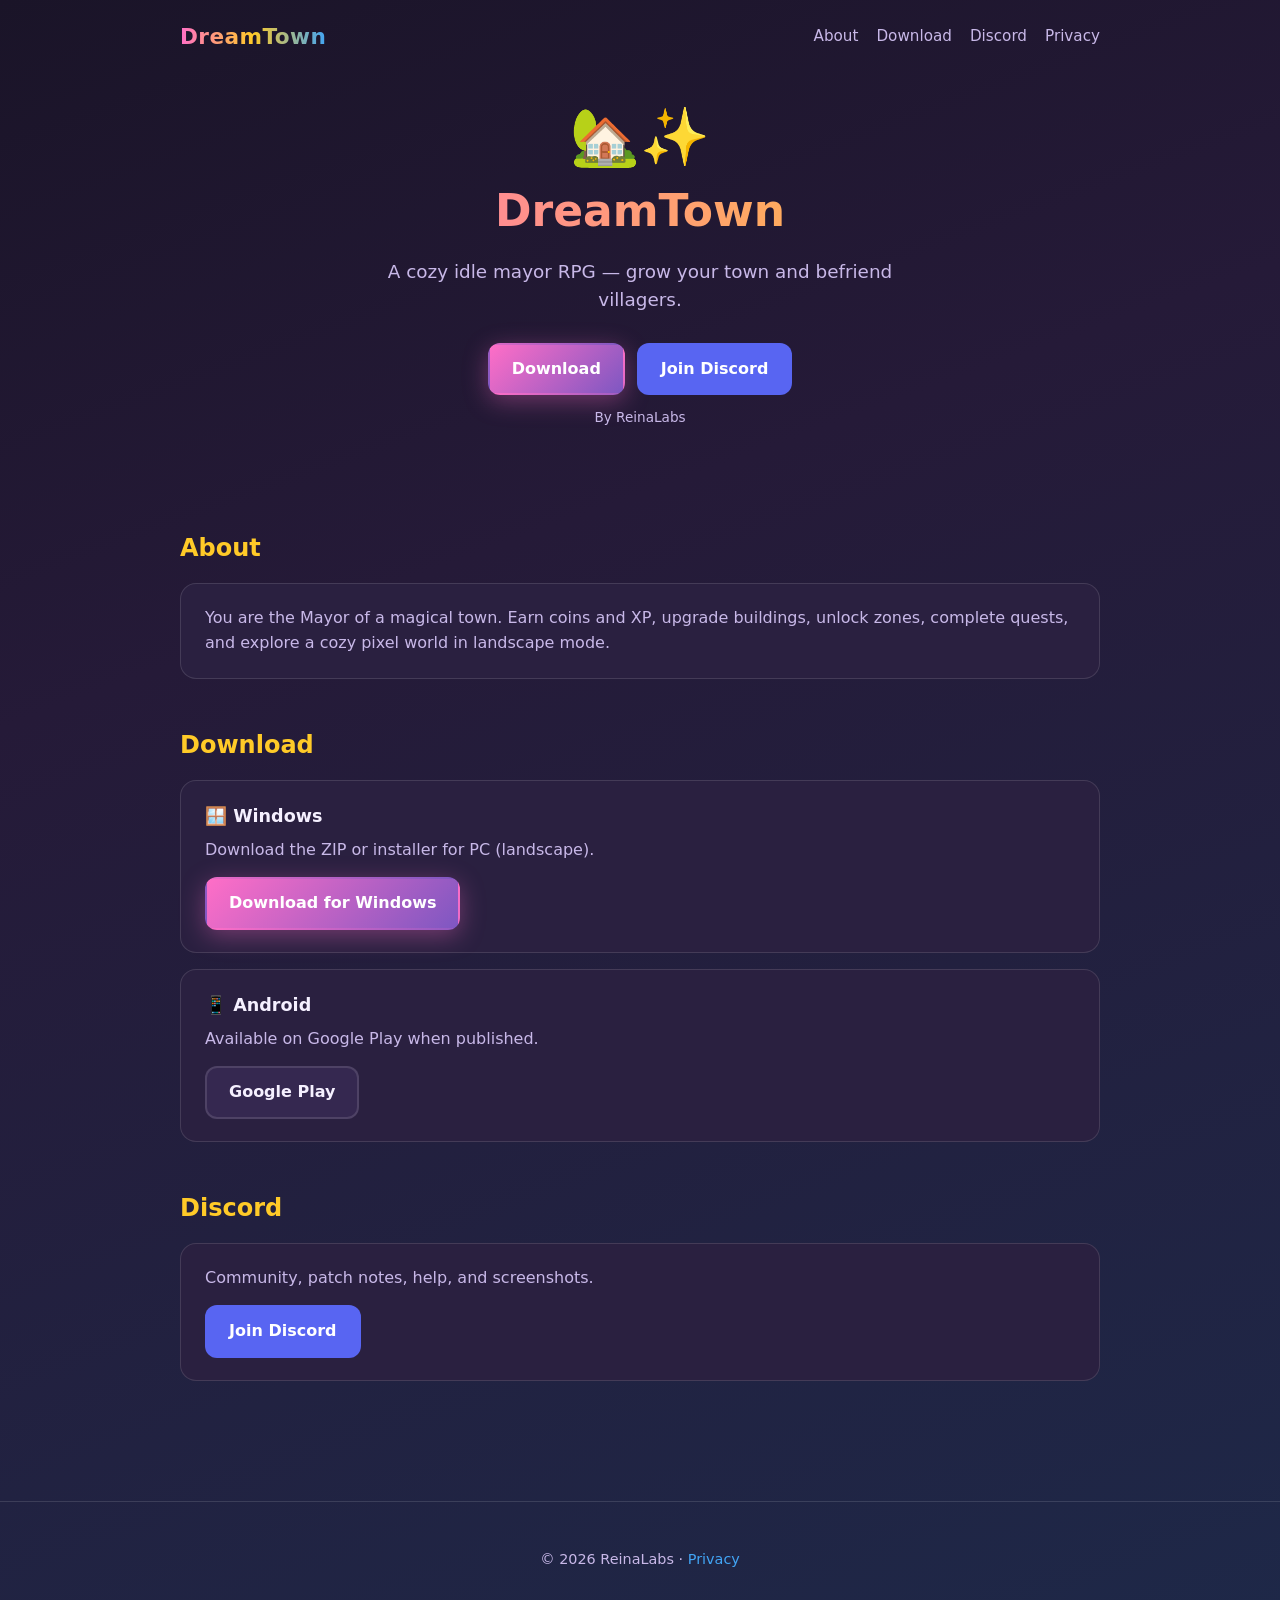
==== index.html @ 0d05a3f9 "DreamTown public site" ====
<!DOCTYPE html>
<html lang="en">
<head>
  <meta charset="utf-8">
  <meta name="viewport" content="width=device-width, initial-scale=1">
  <title>DreamTown — Cozy idle mayor RPG</title>
  <meta name="description" content="DreamTown — cozy idle mayor RPG for Windows and Android. Download and join our Discord.">
  <link rel="stylesheet" href="css/site.css">
  <script src="site-config.js"></script>
</head>
<body>
  <header class="site-header">
    <div class="logo">DreamTown</div>
    <nav class="nav">
      <a href="#about">About</a>
      <a href="#download">Download</a>
      <a href="#discord">Discord</a>
      <a href="privacy.html">Privacy</a>
    </nav>
  </header>

  <main class="wrap">
    <section class="hero">
      <div class="hero-emoji">🏡✨</div>
      <h1>DreamTown</h1>
      <p class="tagline">A cozy idle mayor RPG — grow your town and befriend villagers.</p>
      <div class="btn-row">
        <a class="btn btn-primary" id="btn-download-hero" href="#download">Download</a>
        <a class="btn btn-discord" id="btn-discord-hero" href="#" target="_blank" rel="noopener">Join Discord</a>
      </div>
      <p class="hint">By <span id="studio-name">ReinaLabs</span></p>
    </section>

    <section class="section" id="about">
      <h2>About</h2>
      <div class="card">
        <p>
          You are the Mayor of a magical town. Earn coins and XP, upgrade buildings, unlock zones,
          complete quests, and explore a cozy pixel world in landscape mode.
        </p>
      </div>
    </section>

    <section class="section" id="download">
      <h2>Download</h2>
      <div class="card">
        <h3>🪟 Windows</h3>
        <p>Download the ZIP or installer for PC (landscape).</p>
        <p style="margin-top:14px">
          <a class="btn btn-primary" id="btn-windows" href="#">Download for Windows</a>
        </p>
      </div>
      <div class="card" style="margin-top:16px">
        <h3>📱 Android</h3>
        <p>Available on Google Play when published.</p>
        <p style="margin-top:14px">
          <a class="btn btn-secondary" id="btn-android" href="#">Google Play</a>
        </p>
      </div>
    </section>

    <section class="section" id="discord">
      <h2>Discord</h2>
      <div class="card">
        <p>Community, patch notes, help, and screenshots.</p>
        <p style="margin-top:14px">
          <a class="btn btn-discord" id="btn-discord" href="#" target="_blank" rel="noopener">Join Discord</a>
        </p>
      </div>
    </section>
  </main>

  <footer class="site-footer">
    <p>© <span id="year"></span> <span id="studio-footer">ReinaLabs</span> · <a href="privacy.html">Privacy</a></p>
  </footer>

  <script>
    (function () {
      var c = window.DREAMTOWN_SITE || {};
      function setHref(id, url) {
        var el = document.getElementById(id);
        if (el && url) el.href = url;
      }
      setHref('btn-discord', c.discordInvite);
      setHref('btn-discord-hero', c.discordInvite);
      setHref('btn-windows', c.windowsDownload);
      setHref('btn-android', c.androidPlayStore);
      setHref('btn-download-hero', c.windowsDownload || '#download');
      if (c.studioName) {
        ['studio-name', 'studio-footer'].forEach(function (id) {
          var el = document.getElementById(id);
          if (el) el.textContent = c.studioName;
        });
      }
      document.getElementById('year').textContent = new Date().getFullYear();
    })();
  </script>
</body>
</html>
---- css/site.css ----
:root {
  --pink: #ff6ec7;
  --blue: #42a5f5;
  --gold: #ffca28;
  --purple: #7e57c2;
  --grass: #7cb342;
  --bg: #1a1428;
  --card: #2a2040;
  --card2: #352850;
  --text: #f5f0ff;
  --muted: #c8b8e8;
  --border: rgba(255, 255, 255, 0.12);
}

* {
  box-sizing: border-box;
}

body {
  margin: 0;
  font-family: system-ui, -apple-system, "Segoe UI", Roboto, sans-serif;
  background: linear-gradient(160deg, var(--bg) 0%, #251a38 35%, #1e2848 100%);
  color: var(--text);
  line-height: 1.55;
  min-height: 100vh;
}

a {
  color: var(--blue);
  text-decoration: none;
}

a:hover {
  text-decoration: underline;
}

.site-header {
  display: flex;
  align-items: center;
  justify-content: space-between;
  flex-wrap: wrap;
  gap: 12px;
  max-width: 960px;
  margin: 0 auto;
  padding: 20px 20px 0;
}

.logo {
  font-size: 1.35rem;
  font-weight: 800;
  letter-spacing: 0.02em;
  background: linear-gradient(90deg, var(--pink), var(--gold), var(--blue));
  -webkit-background-clip: text;
  background-clip: text;
  color: transparent;
}

.nav {
  display: flex;
  flex-wrap: wrap;
  gap: 8px 18px;
  font-size: 0.95rem;
}

.nav a {
  color: var(--muted);
}

.nav a:hover {
  color: var(--text);
}

.wrap {
  max-width: 960px;
  margin: 0 auto;
  padding: 24px 20px 56px;
}

.hero {
  text-align: center;
  padding: 32px 0 40px;
}

.hero-emoji {
  font-size: 3.5rem;
  line-height: 1;
  margin-bottom: 12px;
}

.hero h1 {
  font-size: clamp(2rem, 5vw, 2.75rem);
  margin: 0 0 12px;
  background: linear-gradient(90deg, var(--pink), var(--gold));
  -webkit-background-clip: text;
  background-clip: text;
  color: transparent;
}

.hero .tagline {
  font-size: 1.15rem;
  color: var(--muted);
  max-width: 520px;
  margin: 0 auto 28px;
}

.btn-row {
  display: flex;
  flex-wrap: wrap;
  gap: 12px;
  justify-content: center;
}

.btn {
  display: inline-block;
  padding: 12px 22px;
  border-radius: 12px;
  font-weight: 700;
  font-size: 1rem;
  border: 2px solid transparent;
  text-decoration: none !important;
  transition: transform 0.15s, box-shadow 0.15s;
}

.btn:hover {
  transform: translateY(-2px);
}

.btn-primary {
  background: linear-gradient(135deg, var(--pink), var(--purple));
  color: #fff;
  box-shadow: 0 6px 24px rgba(255, 110, 199, 0.35);
}

.btn-secondary {
  background: var(--card2);
  color: var(--text);
  border-color: var(--border);
}

.btn-discord {
  background: #5865f2;
  color: #fff;
}

.section {
  margin-top: 48px;
}

.section h2 {
  font-size: 1.5rem;
  margin: 0 0 16px;
  color: var(--gold);
}

.card {
  background: var(--card);
  border: 1px solid var(--border);
  border-radius: 16px;
  padding: 22px 24px;
  margin-bottom: 16px;
}

.card h3 {
  margin: 0 0 8px;
  font-size: 1.1rem;
}

.card p {
  margin: 0;
  color: var(--muted);
}

.grid-2 {
  display: grid;
  grid-template-columns: repeat(auto-fit, minmax(260px, 1fr));
  gap: 16px;
}

.pill {
  display: inline-block;
  font-size: 0.8rem;
  padding: 4px 10px;
  border-radius: 999px;
  background: rgba(126, 87, 194, 0.35);
  color: var(--muted);
  margin-bottom: 10px;
}

.screenshot {
  width: 100%;
  max-width: 640px;
  margin: 20px auto 0;
  display: block;
  border-radius: 12px;
  border: 2px solid var(--border);
  background: var(--card2);
  min-height: 200px;
  object-fit: cover;
}

.screenshot-placeholder {
  display: flex;
  align-items: center;
  justify-content: center;
  min-height: 220px;
  color: var(--muted);
  font-size: 0.95rem;
}

ul.features {
  margin: 0;
  padding-left: 1.2rem;
  color: var(--muted);
}

ul.features li {
  margin-bottom: 8px;
}

.site-footer {
  text-align: center;
  padding: 32px 20px;
  color: var(--muted);
  font-size: 0.9rem;
  border-top: 1px solid var(--border);
  margin-top: 48px;
}

.hint {
  font-size: 0.85rem;
  color: var(--muted);
  margin-top: 12px;
}

code {
  background: rgba(0, 0, 0, 0.25);
  padding: 2px 6px;
  border-radius: 4px;
  font-size: 0.88em;
}
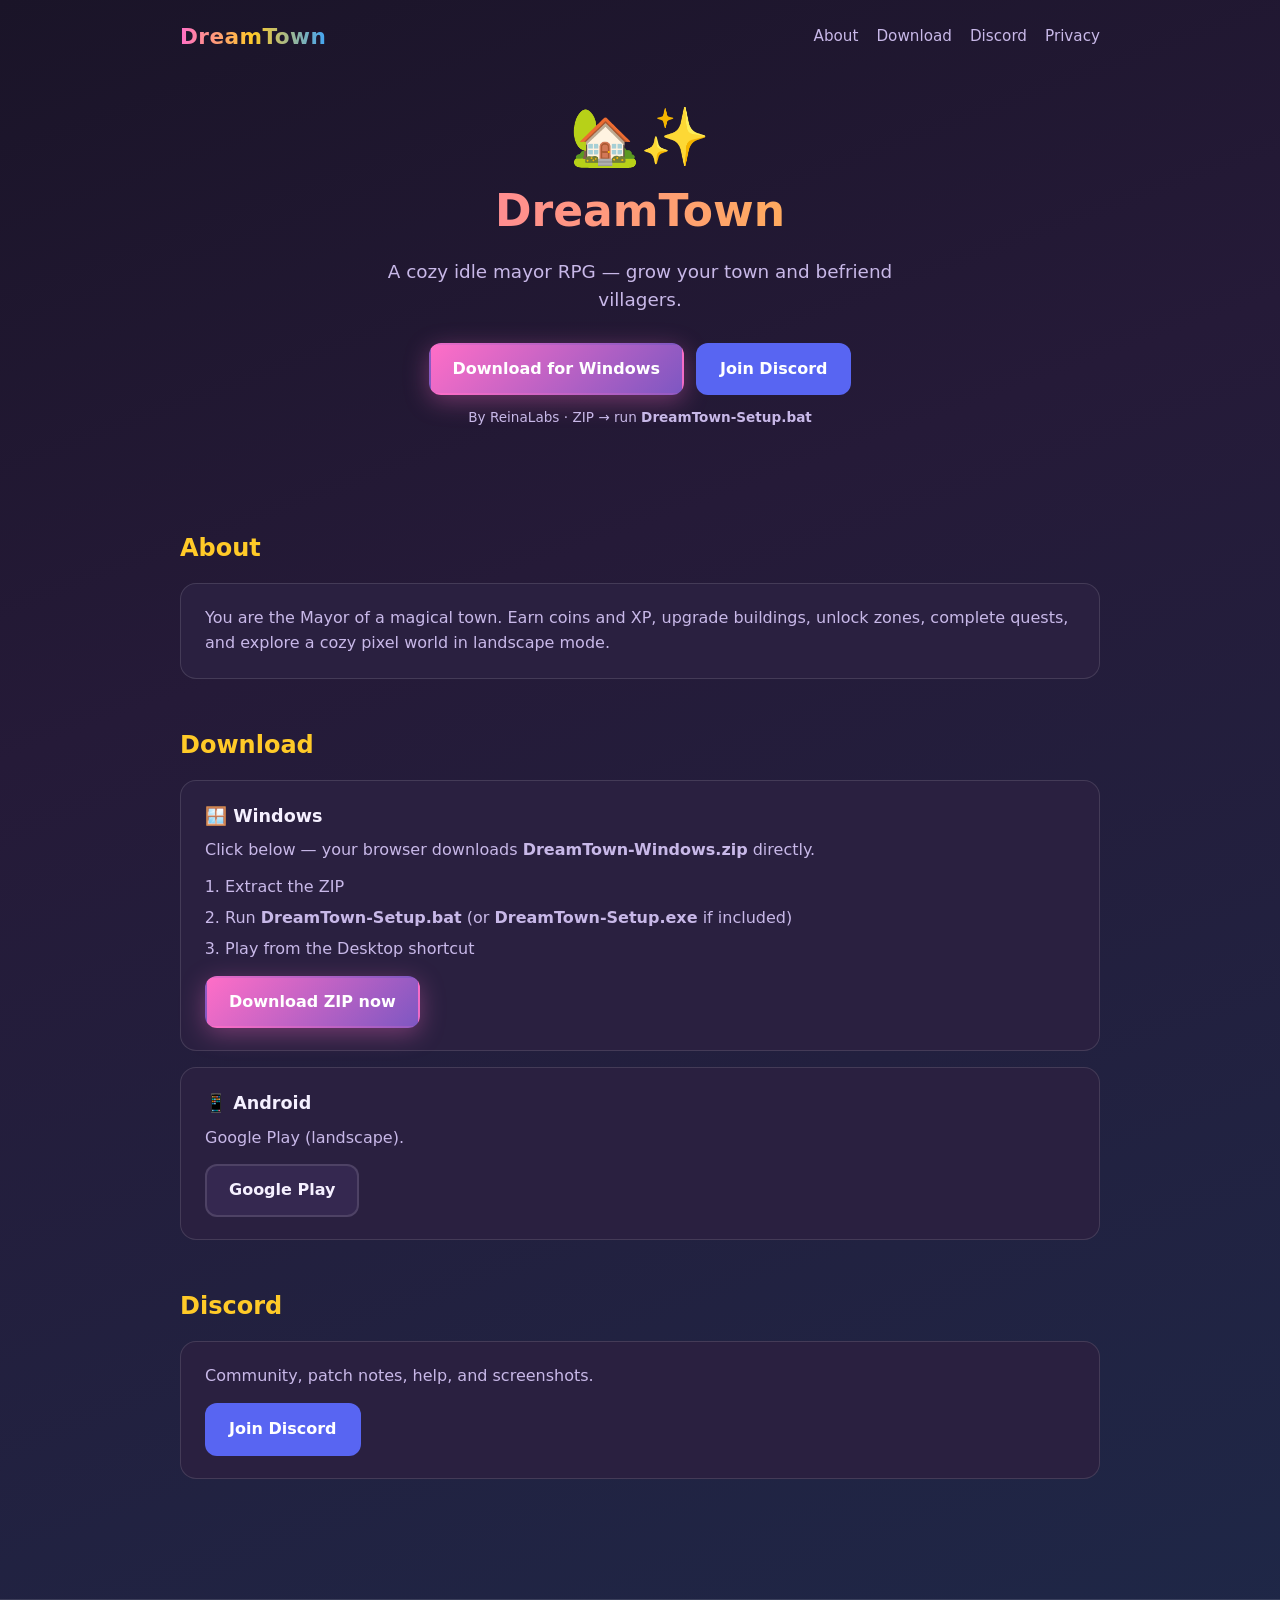
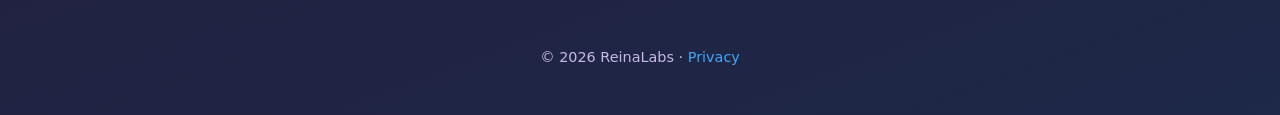
==== commit 36cdd9c1: "Direct ZIP download buttons, install steps" ====
--- a/index.html
+++ b/index.html
@@ -4,7 +4,7 @@
   <meta charset="utf-8">
   <meta name="viewport" content="width=device-width, initial-scale=1">
   <title>DreamTown — Cozy idle mayor RPG</title>
-  <meta name="description" content="DreamTown — cozy idle mayor RPG for Windows and Android. Download and join our Discord.">
+  <meta name="description" content="DreamTown — cozy idle mayor RPG for Windows and Android.">
   <link rel="stylesheet" href="css/site.css">
   <script src="site-config.js"></script>
 </head>
@@ -25,10 +25,10 @@
       <h1>DreamTown</h1>
       <p class="tagline">A cozy idle mayor RPG — grow your town and befriend villagers.</p>
       <div class="btn-row">
-        <a class="btn btn-primary" id="btn-download-hero" href="#download">Download</a>
+        <a class="btn btn-primary" id="btn-download-hero" href="#" download>Download for Windows</a>
         <a class="btn btn-discord" id="btn-discord-hero" href="#" target="_blank" rel="noopener">Join Discord</a>
       </div>
-      <p class="hint">By <span id="studio-name">ReinaLabs</span></p>
+      <p class="hint">By <span id="studio-name">ReinaLabs</span> · ZIP → run <strong>DreamTown-Setup.bat</strong></p>
     </section>
 
     <section class="section" id="about">
@@ -45,16 +45,21 @@
       <h2>Download</h2>
       <div class="card">
         <h3>🪟 Windows</h3>
-        <p>Download the ZIP or installer for PC (landscape).</p>
+        <p>Click below — your browser downloads <strong>DreamTown-Windows.zip</strong> directly.</p>
+        <ol class="steps">
+          <li>Extract the ZIP</li>
+          <li>Run <strong>DreamTown-Setup.bat</strong> (or <strong>DreamTown-Setup.exe</strong> if included)</li>
+          <li>Play from the Desktop shortcut</li>
+        </ol>
         <p style="margin-top:14px">
-          <a class="btn btn-primary" id="btn-windows" href="#">Download for Windows</a>
+          <a class="btn btn-primary" id="btn-windows" href="#" download>Download ZIP now</a>
         </p>
       </div>
       <div class="card" style="margin-top:16px">
         <h3>📱 Android</h3>
-        <p>Available on Google Play when published.</p>
+        <p>Google Play (landscape).</p>
         <p style="margin-top:14px">
-          <a class="btn btn-secondary" id="btn-android" href="#">Google Play</a>
+          <a class="btn btn-secondary" id="btn-android" href="#" target="_blank" rel="noopener">Google Play</a>
         </p>
       </div>
     </section>
@@ -77,15 +82,33 @@
   <script>
     (function () {
       var c = window.DREAMTOWN_SITE || {};
-      function setHref(id, url) {
+      var zipUrl = c.windowsZipUrl || c.windowsDownload || '';
+      var zipName = c.windowsZipFilename || 'DreamTown-Windows.zip';
+
+      function wireDownload(id) {
         var el = document.getElementById(id);
-        if (el && url) el.href = url;
+        if (!el || !zipUrl) return;
+        el.href = zipUrl;
+        el.setAttribute('download', zipName);
+        el.removeAttribute('target');
       }
-      setHref('btn-discord', c.discordInvite);
-      setHref('btn-discord-hero', c.discordInvite);
-      setHref('btn-windows', c.windowsDownload);
-      setHref('btn-android', c.androidPlayStore);
-      setHref('btn-download-hero', c.windowsDownload || '#download');
+
+      wireDownload('btn-windows');
+      wireDownload('btn-download-hero');
+
+      function setHref(id, url, blank) {
+        var el = document.getElementById(id);
+        if (!el || !url) return;
+        el.href = url;
+        if (blank) {
+          el.setAttribute('target', '_blank');
+          el.setAttribute('rel', 'noopener');
+        }
+      }
+      setHref('btn-discord', c.discordInvite, true);
+      setHref('btn-discord-hero', c.discordInvite, true);
+      setHref('btn-android', c.androidPlayStore, true);
+
       if (c.studioName) {
         ['studio-name', 'studio-footer'].forEach(function (id) {
           var el = document.getElementById(id);
--- a/css/site.css
+++ b/css/site.css
@@ -217,6 +217,16 @@
   margin-bottom: 8px;
 }
 
+ol.steps {
+  margin: 12px 0 0;
+  padding-left: 1.25rem;
+  color: var(--muted);
+}
+
+ol.steps li {
+  margin-bottom: 6px;
+}
+
 .site-footer {
   text-align: center;
   padding: 32px 20px;
